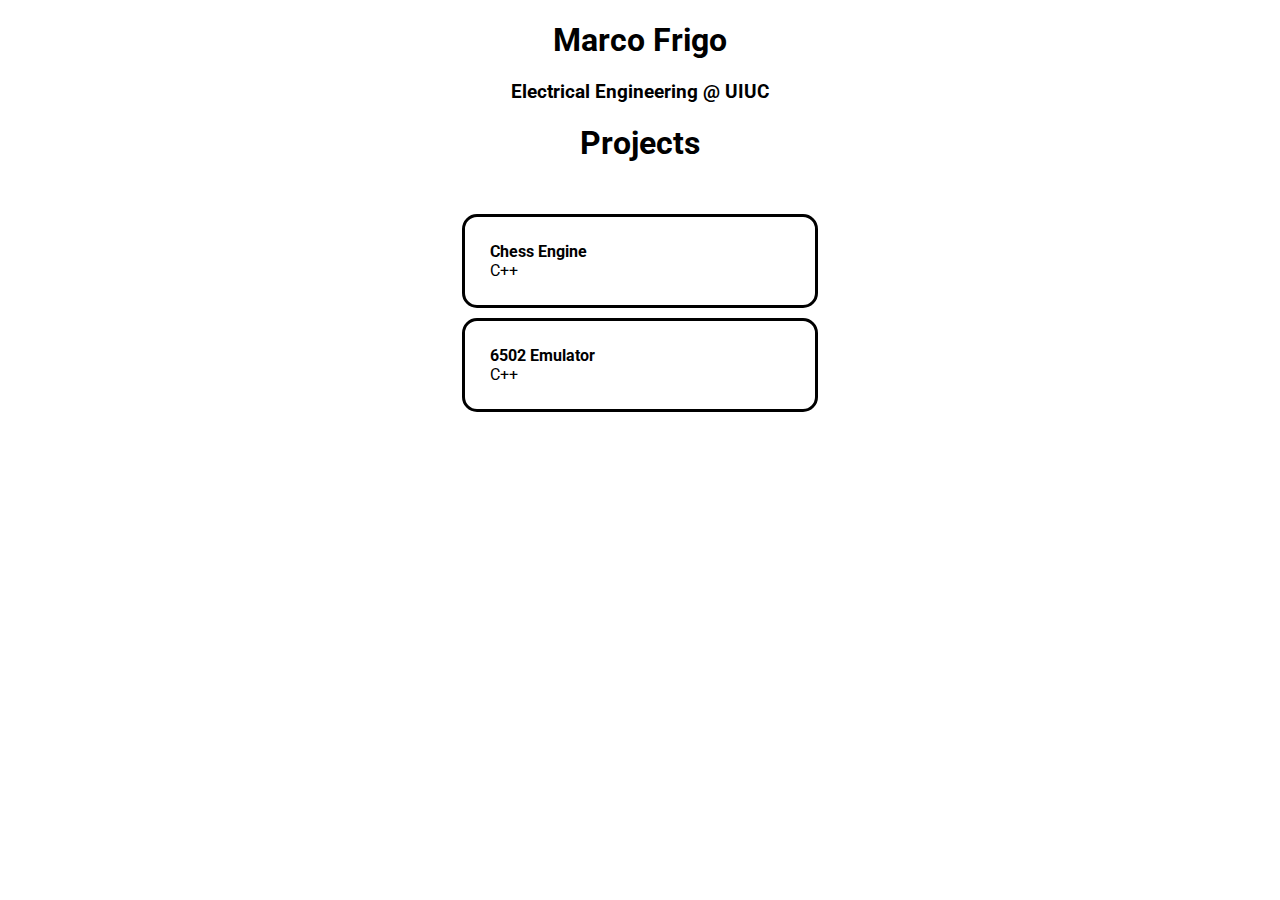
==== index.html @ 0ec0a709 "initial" ====
<!DOCTYPE html>

<head>
    <title>Home Page</title>
    <link rel="preconnect" href="https://fonts.googleapis.com">
    <link rel="preconnect" href="https://fonts.gstatic.com" crossorigin>
    <link href="https://fonts.googleapis.com/css2?family=Roboto&display=swap" rel="stylesheet">
    <link rel="stylesheet" type="text/css" href="styles.css" />
</head>

<body>
    <div class="content">
        <h1>Marco Frigo</h1>
        <h3>Electrical Engineering @ UIUC</h3>
        <h1>Projects</h1>
        <div class="container">
            <a href="projects/chess.html" style="text-decoration: none">
                <div class="item text-item">
                    <b>Chess Engine</b>
                    C++
                </div>
            </a>
            <a href="projects/emulator.html" style="text-decoration: none">
                <div class="item text-item">
                    <b>6502 Emulator</b>
                    C++
                </div>
            </a>
        </div>
    </div>
</body>

</html>
---- styles.css ----
body{
    background-color: rgb(255, 255, 255);
  }
  .content {
      color: rgb(0, 0, 0);
      text-align: center;
      font-family: 'Roboto', sans-serif;
  }

  .text-item {
      display: flex;
      flex-direction: column;
      text-align: left;
  }

  .container {
      display: flex;
      flex-direction: column;
      align-items: center;
      padding: 25px;
  }

  .item {
      border-style: solid;
      border-color: black;
      border-width: 2;
      border-radius: 15px;
      width: 25%;
      min-width: 300px;
      padding: 25px;
      margin: 5px;
      cursor: pointer;
  }

  .item:hover{
    color:aliceblue;
  }

  a:link, a:visited {
    color: black;
    text-decoration: none;
    display: inline-block;
  }
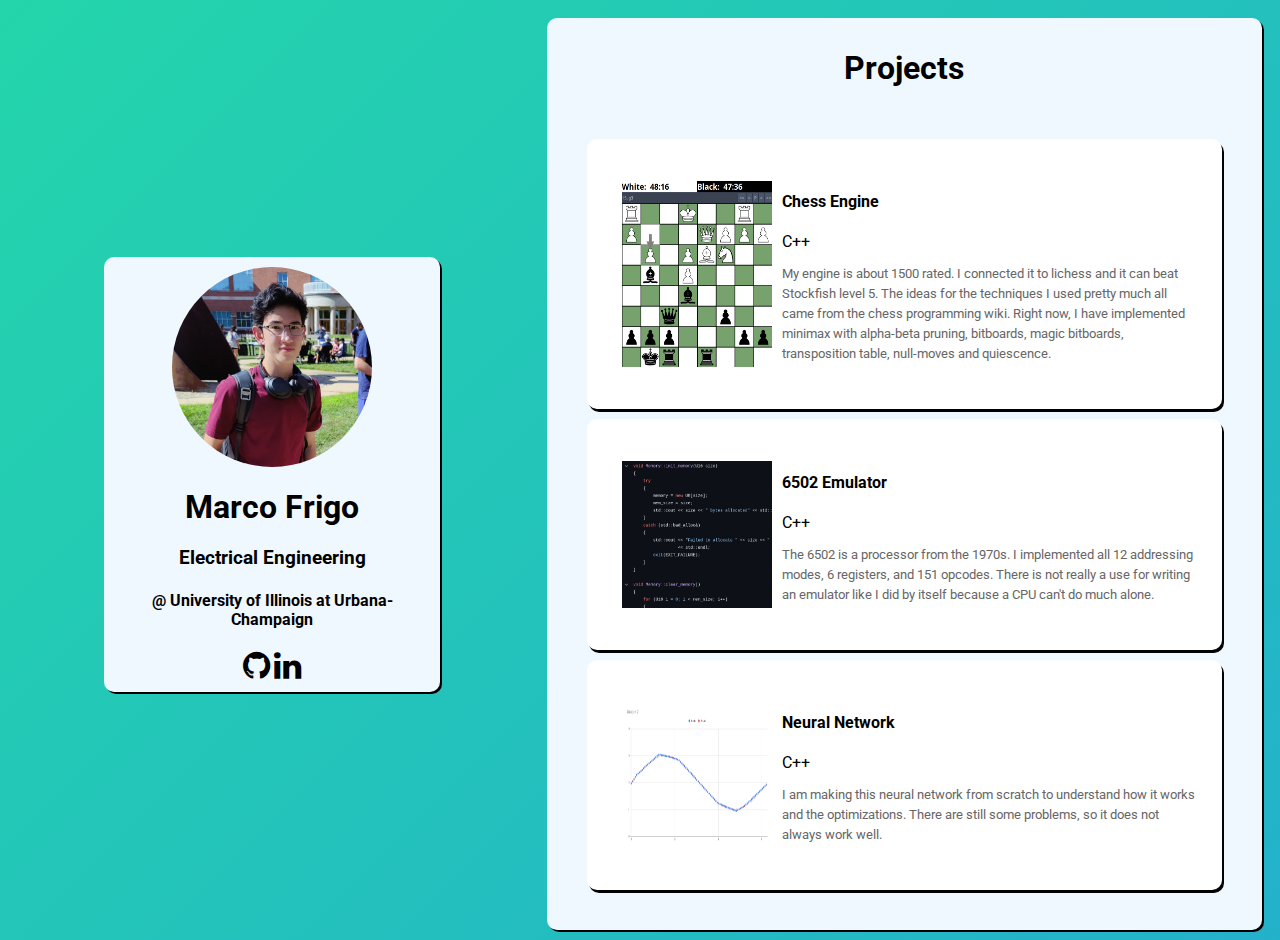
==== commit 2aa96b4f: "Fixed website." ====
--- a/index.html
+++ b/index.html
@@ -6,26 +6,60 @@
     <link rel="preconnect" href="https://fonts.gstatic.com" crossorigin>
     <link href="https://fonts.googleapis.com/css2?family=Roboto&display=swap" rel="stylesheet">
     <link rel="stylesheet" type="text/css" href="styles.css" />
+    <link rel="stylesheet" href="https://cdnjs.cloudflare.com/ajax/libs/font-awesome/4.7.0/css/font-awesome.min.css">
 </head>
 
 <body>
     <div class="content">
-        <h1>Marco Frigo</h1>
-        <h3>Electrical Engineering @ UIUC</h3>
+        <div class="profile">
+            <img class="circular_image" src="images/profile.jpg" alt=""> 
+            <h1>Marco Frigo</h1>
+            <h3>Electrical Engineering</h3> <h4>@ University of Illinois at Urbana-Champaign</h4>
+            <a href="https://github.com/marco-fr" target="blank" class="fa fa-2x fa-github"></a>
+            <a href="https://www.linkedin.com/in/marco-f-543773204/" target="blank" class="fa fa-2x fa-linkedin"></a>
+        </div>
+        <div class="projects">
         <h1>Projects</h1>
         <div class="container">
-            <a href="projects/chess.html" style="text-decoration: none">
+
+            <a href="https://github.com/marco-fr/chess" style="text-decoration: none">
                 <div class="item text-item">
-                    <b>Chess Engine</b>
+                    <img class="project_image" src="images/chess.png" alt=""> 
+                    <div>
+                    <h4>Chess Engine</h4>
                     C++
+                    <p>My engine is about 1500 rated. I connected it to lichess and it can beat Stockfish level 5.
+                        The ideas for the techniques I used pretty much all came from the chess programming wiki.
+                        Right now, I have implemented minimax with alpha-beta pruning, bitboards, magic bitboards, transposition
+                        table, null-moves and quiescence.</p>
+                    </div>
                 </div>
             </a>
-            <a href="projects/emulator.html" style="text-decoration: none">
+            <a href="https://github.com/marco-fr/6502-emulator" style="text-decoration: none">
                 <div class="item text-item">
-                    <b>6502 Emulator</b>
+                    <img class="project_image" src="images/6502.png" alt=""> 
+                    <div>
+                    <h4>6502 Emulator</h4>
                     C++
+                    <p>The 6502 is a processor from the 1970s. I implemented all 12 addressing modes, 6 registers, and 151 opcodes.
+                        There is not really a use for writing an emulator like I did by itself because a CPU can't do much alone. 
+                    </p>
+                    </div>
                 </div>
             </a>
+            <a href="https://github.com/marco-fr/neural-net" style="text-decoration: none">
+                <div class="item text-item">
+                    <img class="project_image" src="images/neural.png" alt=""> 
+                    <div>
+                    <h4>Neural Network</h4>
+                    C++
+                    <p>I am making this neural network from scratch to understand how it works and the optimizations.
+                        There are still some problems, so it does not always work well.
+                    </p>
+                    </div>
+                </div>
+            </a>
+        </div>
         </div>
     </div>
 </body>
--- a/styles.css
+++ b/styles.css
@@ -1,15 +1,33 @@
-  body{
-    background-color: rgb(255, 255, 255);
+body {
+  background: linear-gradient(-45deg, #84b8c3, #e59a7c, #23a6d5, #23d5ab);
+  background-size: 400% 400%;
+  animation: gradient 15s ease infinite;
+  height: 100vh;
+  font-family: "Computer Modern Sans", sans-serif;
+}
+
+@keyframes gradient {
+  0% {
+    background-position: 0% 50%;
   }
+  50% {
+    background-position: 100% 50%;
+  }
+  100% {
+    background-position: 0% 50%;
+  }
+}
   .content {
+      display: flex;
+      flex-direction: row;
       color: rgb(0, 0, 0);
       text-align: center;
+      align-items: center;
+      justify-content: space-between;
       font-family: 'Roboto', sans-serif;
   }
 
   .text-item {
-      display: flex;
-      flex-direction: column;
       text-align: left;
   }
 
@@ -17,27 +35,107 @@
       display: flex;
       flex-direction: column;
       align-items: center;
+      width: auto;
       padding: 25px;
   }
 
   .item {
+    display: flex;
+    flex-direction: row;
       border-style: solid;
       border-color: black;
-      border-width: 2;
-      border-radius: 15px;
-      width: 25%;
-      min-width: 300px;
-      padding: 25px;
+      border-width: 0px;
+      box-shadow: black 2px 3px;
+      border-radius: 10px;
+      width: auto;
+      background-color: #ffffff;
+      min-width: 400px;
+      min-height: 100px;
+      padding: 32px 25px;
       margin: 5px;
       cursor: pointer;
+      transition: background-color 300ms ease-out 100ms;
   }
 
   .item:hover{
-    color:aliceblue;
+    background-color: #00838d;
+  }
+  .item p {
+    font-size: 13px;
+    font-weight: 400;
+    line-height: 20px;
+    color: #666;
+  }
+
+  .item:hover p {
+    transition: all 0.3s ease-out 100ms;
+    color: rgba(255, 255, 255, 0.9);
+  }
+
+  .info {
+    display: flex;
+    flex-direction: column;
+    text-align: left;
+    width: 50%;
+  }
+
+  .project-title {
+    text-align: left;
   }
 
   a:link, a:visited {
     color: black;
     text-decoration: none;
     display: inline-block;
+  }
+
+  .profile{
+    display: block;
+    align-content: center;
+    flex-direction: column;
+    text-align: center;
+    width:25%;
+    margin: auto;
+    padding: 10px;
+    border-radius: 10px;
+    box-shadow: black 2px 2px;
+    background-color: aliceblue;
+  }
+  .projects{
+    display: flex;
+    align-content: center;
+    flex-direction: column;
+    text-align: center;
+    padding: 10px;
+    width:55%;
+    margin: 10px;
+    border-radius: 10px;
+    box-shadow: black 2px 2px;
+    background-color: aliceblue;
+  }
+.project_image {
+  width: auto;
+  height:auto;
+  padding: 10px;
+  width: 150px;
+}
+
+  .circular_image {
+    display: block;
+    margin: 0 auto;
+    width: 200px;
+    height: 200px;
+    border-radius: 50%;
+    overflow: hidden;
+    background-color: blue;
+    /* commented for demo
+    float: left;
+    margin-left: 125px;
+    margin-top: 20px;
+    */
+    
+    /*for demo*/
+  }
+  .circular_image img{
+    width:100%;
   }